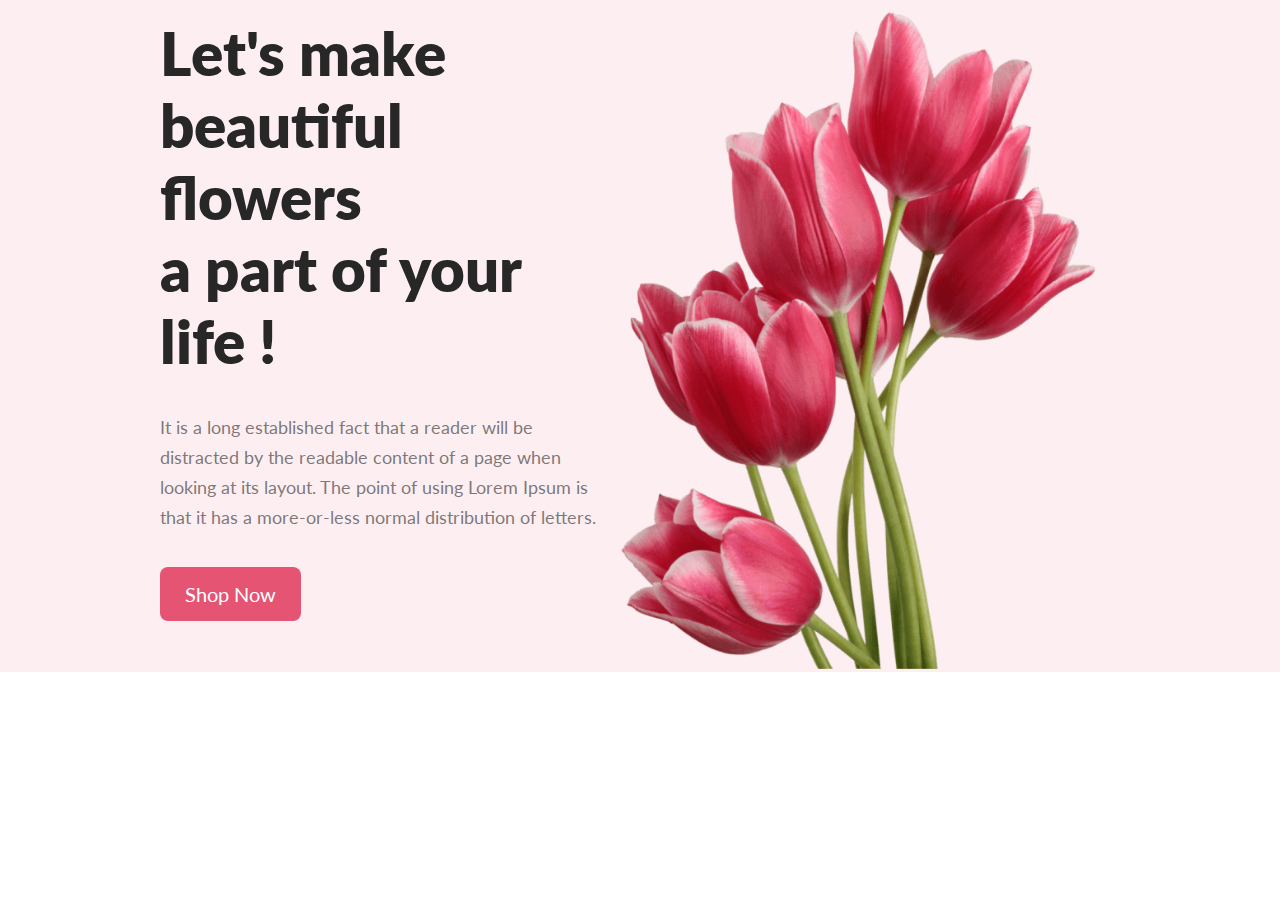
==== flower-shop.html @ 8f29ec40 "Add" ====
<!DOCTYPE html>
<html lang="en">

<head>
    <meta charset="UTF-8" />
    <meta name="viewport" content="width=device-width, initial-scale=1.0" />
    <title>Flower-Shop</title>
    <link rel="stylesheet" href="./flower-shop.css" />
</head>

<body>
    <header>
        <div class="container banner">
            <div class="banner-txt">
                <h1>
                    Let's make beautiful flowers <br /> a part of your life !
                </h1>
                <p>
                    It is a long established fact that a reader will be distracted by the readable content of a page when looking at its layout. The point of using Lorem Ipsum is that it has a more-or-less normal distribution of letters.
                </p>
                <button>
            <a href="https://unsplash.com/s/photos/flower-garden">Shop Now</a>
          </button>
            </div>

            <div class="banner-img">
                <img src="./images/pngwing 10.png" alt="" />
            </div>
        </div>
    </header>
</body>

</html>
---- flower-shop.css ----
/* ***------Google font "lato"--------*** */

@import url("https://fonts.googleapis.com/css2?family=Lato:ital,wght@0,100;0,300;0,400;0,700;0,900;1,100;1,300;1,400;1,700;1,900&display=swap");

/* ***-------------Css Shared style----------------*** */

* {
    margin: 0;
    padding: 0;
    font-family: Lato, sans-serif;
}

p {
    color: rgba(39, 39, 39, 0.6);
    font-family: Lato;
    font-size: 18px;
    font-style: normal;
    font-weight: 400;
    line-height: 30px;
}

button {
    border-radius: 8px;
    background: #e55473;
    color: white;
    font-size: 20px;
    padding: 15px 25px;
    border: none;
    text-decoration: none;
    cursor: pointer;
    transition: all 5ps;
}

button:hover {
    background-color: blue;
}

button a {
    text-decoration: none;
    color: white;
}

header {
    background: rgba(229, 84, 115, 0.1);
}

.container {
    width: 75%;
    max-width: 1440px;
    margin: 0 auto;
}

.banner {
    display: flex;
    justify-content: space-between;
    align-items: center;
}

.banner .banner-txt h1 {
    color: #272727;
    font-family: Lato;
    font-size: 60px;
    font-style: normal;
    font-weight: 800;
    line-height: normal;
}

.banner .banner-txt * {
    margin-bottom: 35px;
    max-width: 530px;
}

.banner .banner-img img {
    width: 100%;
    padding-top: 10px;
}
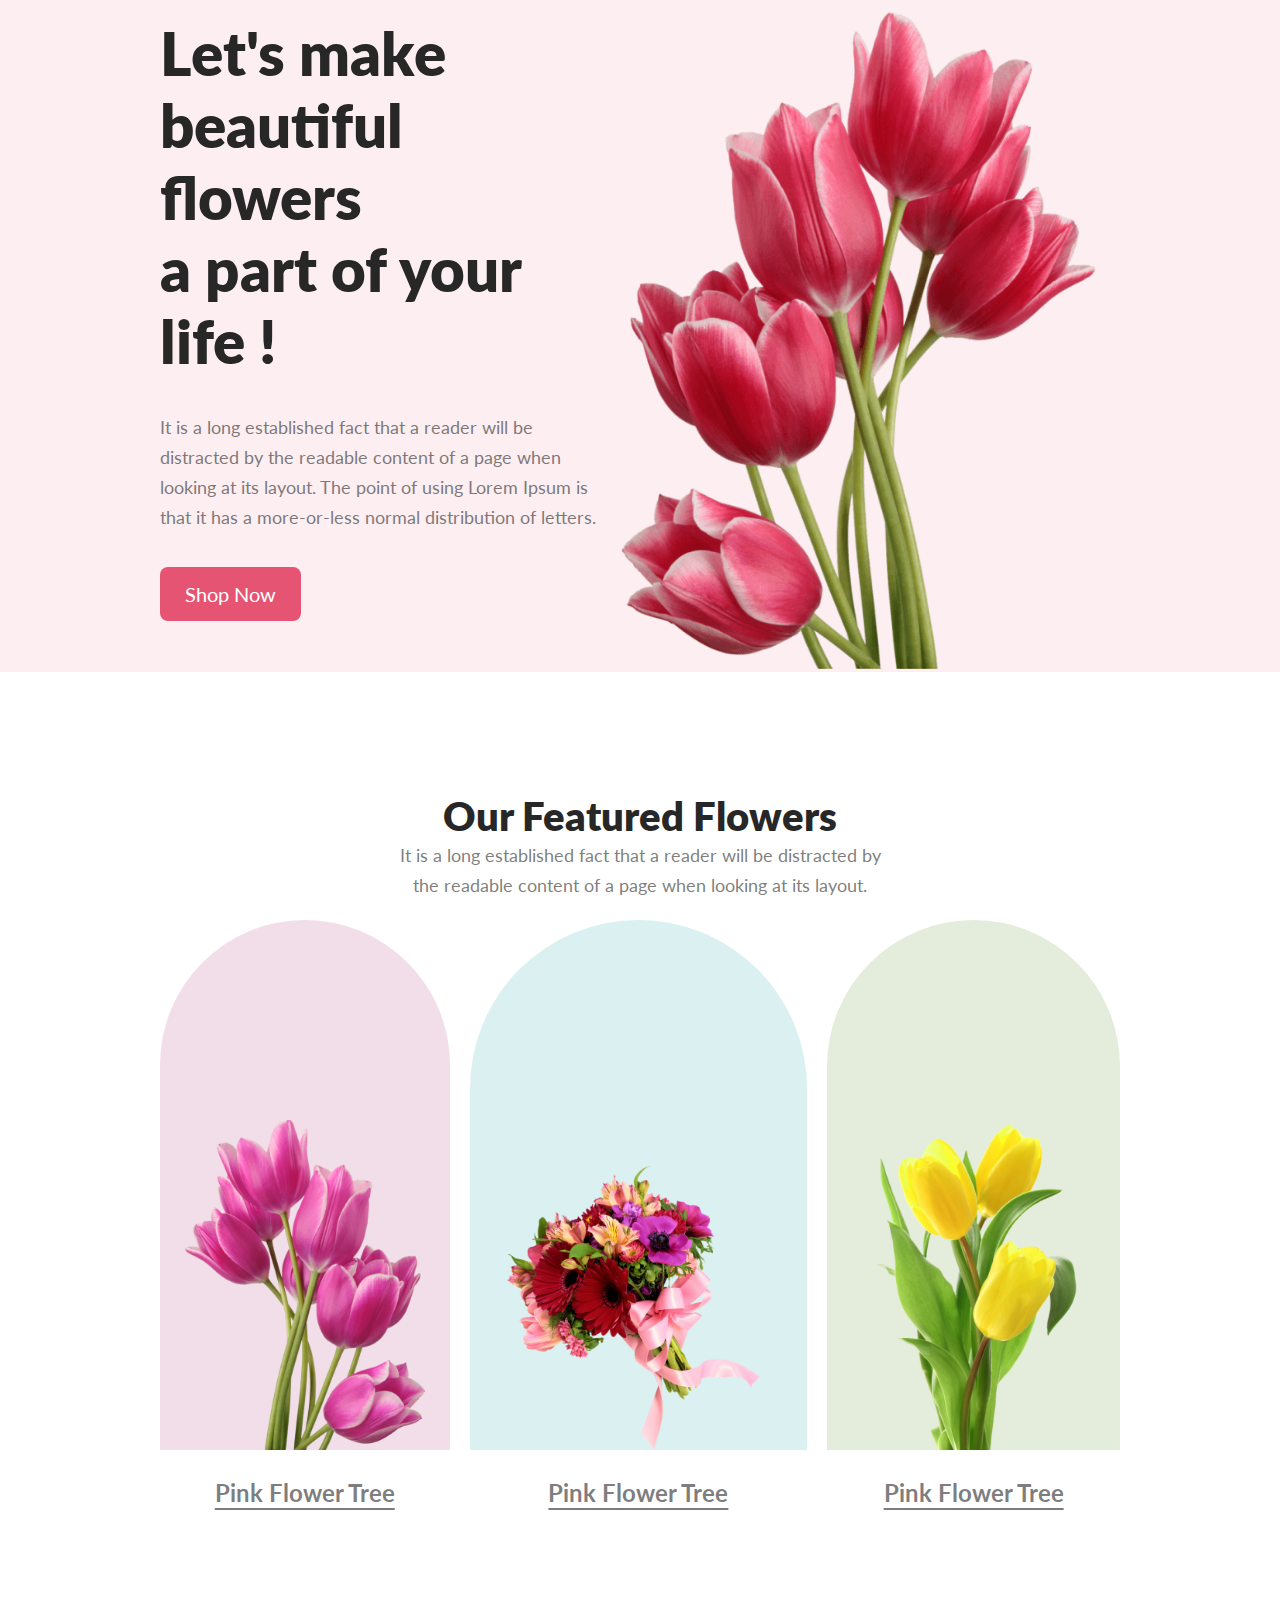
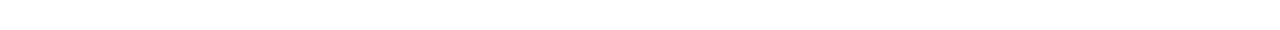
==== commit b2d4067c: "Featured Flowers section" ====
--- a/flower-shop.html
+++ b/flower-shop.html
@@ -1,33 +1,73 @@
 <!DOCTYPE html>
 <html lang="en">
-
-<head>
+  <head>
     <meta charset="UTF-8" />
     <meta name="viewport" content="width=device-width, initial-scale=1.0" />
     <title>Flower-Shop</title>
     <link rel="stylesheet" href="./flower-shop.css" />
-</head>
+  </head>
 
-<body>
+  <body>
+    <!-- ***------------------Banner section----------------------*** -->
+
     <header>
-        <div class="container banner">
-            <div class="banner-txt">
-                <h1>
-                    Let's make beautiful flowers <br /> a part of your life !
-                </h1>
-                <p>
-                    It is a long established fact that a reader will be distracted by the readable content of a page when looking at its layout. The point of using Lorem Ipsum is that it has a more-or-less normal distribution of letters.
-                </p>
-                <button>
+      <div class="container banner">
+        <div class="banner-txt">
+          <h1>
+            Let's make beautiful flowers <br />
+            a part of your life !
+          </h1>
+          <p>
+            It is a long established fact that a reader will be distracted by
+            the readable content of a page when looking at its layout. The point
+            of using Lorem Ipsum is that it has a more-or-less normal
+            distribution of letters.
+          </p>
+          <button>
             <a href="https://unsplash.com/s/photos/flower-garden">Shop Now</a>
           </button>
+        </div>
+
+        <div class="banner-img">
+          <img src="./images/pngwing 10.png" alt="" />
+        </div>
+      </div>
+    </header>
+
+    <!-- ***------------------Our featured Flowers section----------------------*** -->
+    <section id="featured">
+      <div class="container">
+        <div class="section-heading">
+          <h2>Our Featured Flowers</h2>
+          <p>
+            It is a long established fact that a reader will be distracted by
+            the readable content of a page when looking at its layout.
+          </p>
+        </div>
+
+        <div class="section-content">
+          <div class="flower">
+            <div class="flower-img pink">
+              <img src="./images/pngwing 6.png" alt="" />
             </div>
+            <p>Pink Flower Tree</p>
+          </div>
 
-            <div class="banner-img">
-                <img src="./images/pngwing 10.png" alt="" />
+          <div class="flower">
+            <div class="flower-img blue">
+              <img src="./images/pngwing 5.png" alt="" />
             </div>
+            <p>Pink Flower Tree</p>
+          </div>
+
+          <div class="flower">
+            <div class="flower-img green">
+              <img src="./images/pngwing 7.png" alt="" />
+            </div>
+            <p>Pink Flower Tree</p>
+          </div>
         </div>
-    </header>
-</body>
-
-</html>+      </div>
+    </section>
+  </body>
+</html>
--- a/flower-shop.css
+++ b/flower-shop.css
@@ -73,4 +73,80 @@
 .banner .banner-img img {
     width: 100%;
     padding-top: 10px;
+}
+
+
+/* ***---------------------Our Featured Flowers-----------------------*** */
+
+#featured {
+    margin: 120px 0;
+}
+
+.section-heading {
+    max-width: 500px;
+    margin: 20px auto;
+    text-align: center;
+    margin-bottom: 20px;
+}
+
+.section-heading h2 {
+    color: #272727;
+    text-align: center;
+    font-family: Lato;
+    font-size: 40px;
+    font-style: normal;
+    font-weight: 800;
+    line-height: normal;
+}
+
+.section-content {
+    display: flex;
+    justify-content: space-between;
+    gap: 20px;
+    align-items: end;
+}
+
+.section-content .flower .flower-img {
+    background-color: #efabba;
+    border-radius: 300px 300px 0px 0px;
+    padding: 30px 25px 0;
+    height: 500px;
+    display: flex;
+    align-items: end;
+}
+
+.section-content .flower .flower-img img {
+    width: 100%;
+}
+
+.section-content .flower .pink {
+    background: rgba(167, 33, 98, 0.15);
+    Selection colors Hex #A72162 15%
+}
+
+.section-content .flower .blue {
+    background: rgba(5, 151, 160, 0.15);
+}
+
+.section-content .flower .green {
+    background: rgba(71, 125, 17, 0.15);
+    Selection colors Hex #477D11 15% Export PNG Export Rectangle 3 Preview
+}
+
+.section-content .flower p {
+    margin-top: 25px;
+    .color: #272727;
+    text-align: center;
+    font-family: Lato;
+    font-size: 24px;
+    font-style: normal;
+    font-weight: 700;
+    line-height: 35px;
+    /* 145.833% */
+    text-decoration-line: underline;
+    text-decoration-style: solid;
+    text-decoration-skip-ink: none;
+    text-decoration-thickness: auto;
+    text-underline-offset: auto;
+    text-underline-position: from-font;
 }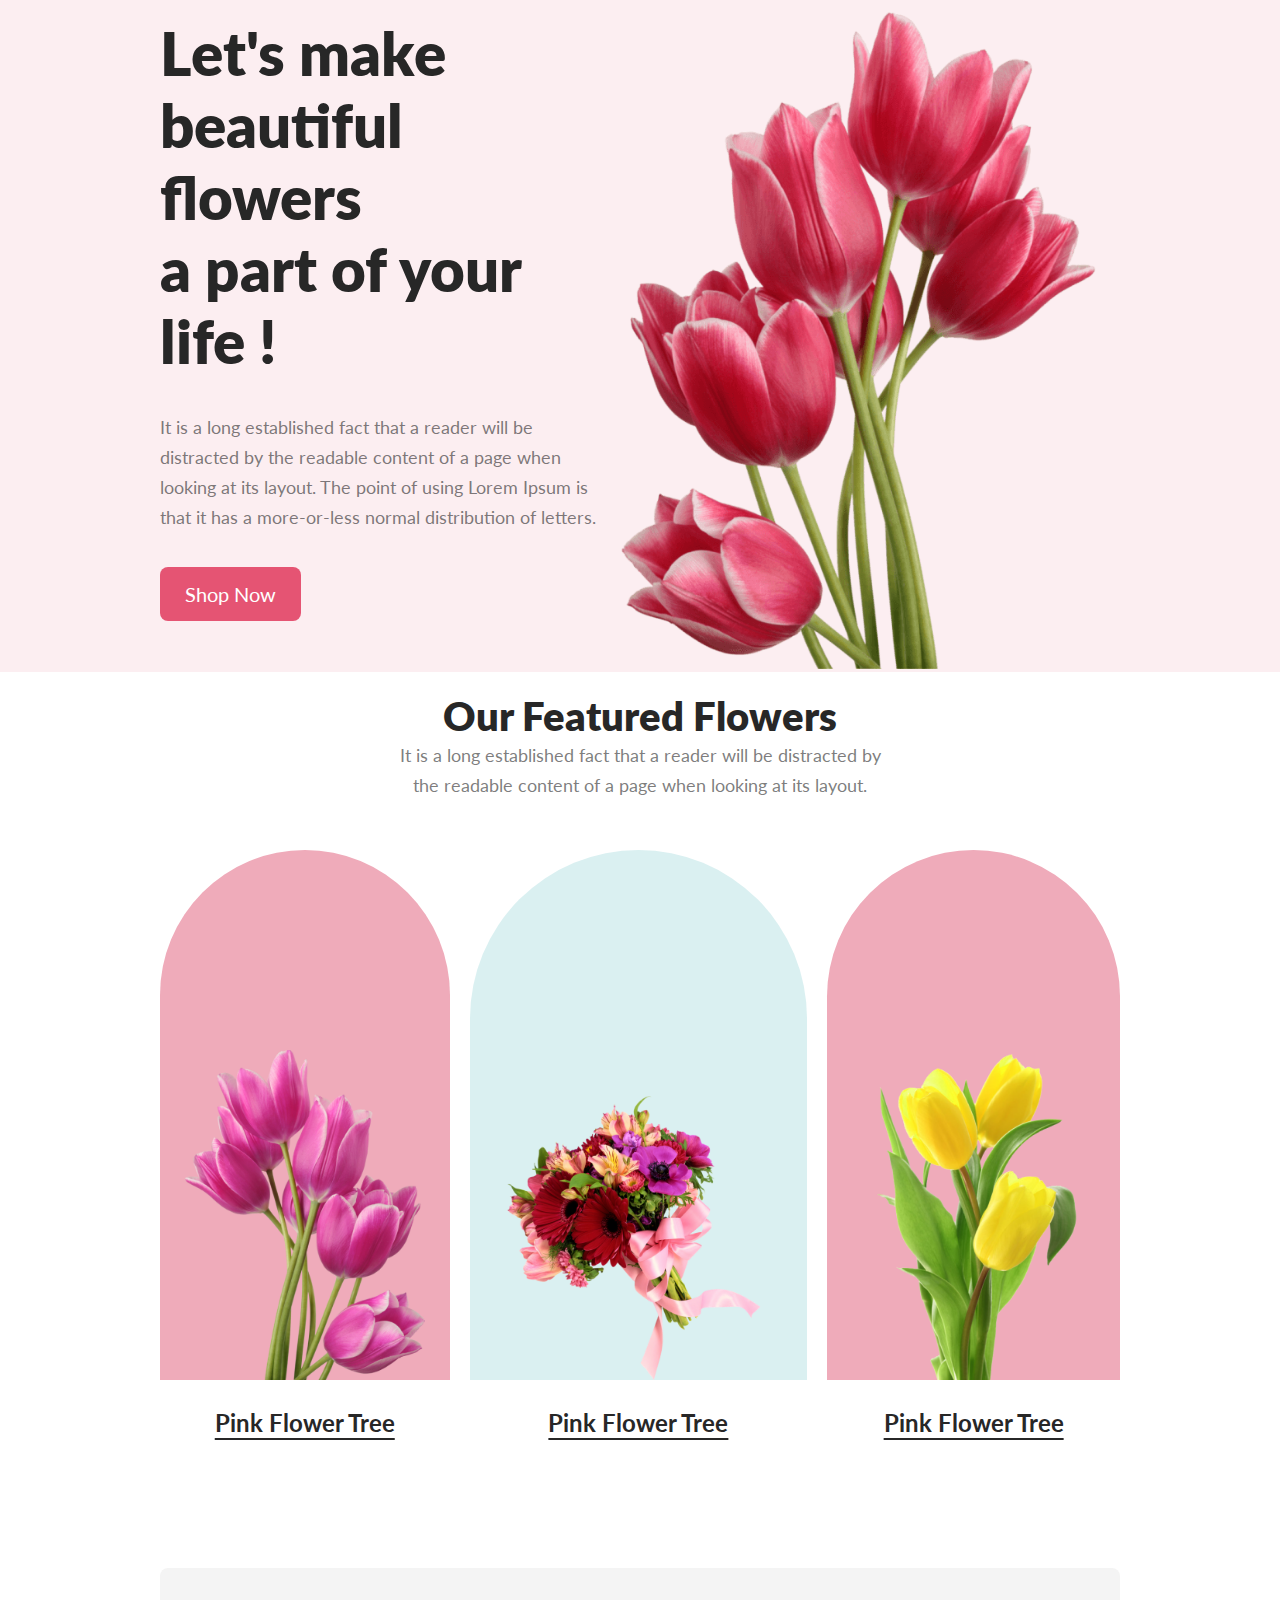
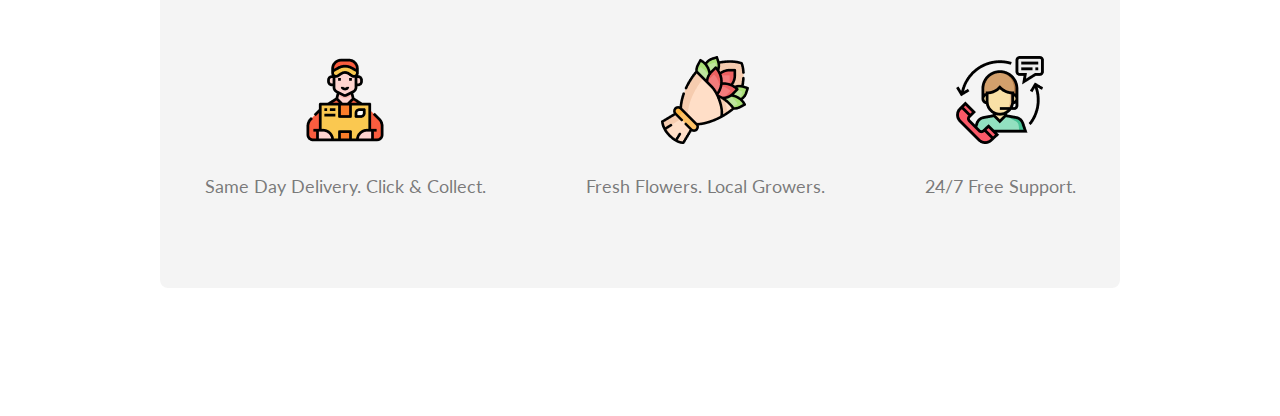
==== commit cde1fb2c: "Services section added" ====
--- a/flower-shop.html
+++ b/flower-shop.html
@@ -35,7 +35,7 @@
     </header>
 
     <!-- ***------------------Our featured Flowers section----------------------*** -->
-    <section id="featured">
+    <section id="featured container">
       <div class="container">
         <div class="section-heading">
           <h2>Our Featured Flowers</h2>
@@ -69,5 +69,25 @@
         </div>
       </div>
     </section>
+
+    <!-- ***------------------Services section----------------------*** -->
+    <section class="main-section">
+      <div class="services container">
+        <div class="image">
+          <div><img src="./images/Delivery.png" alt="" /></div>
+          <p>Same Day Delivery. Click & Collect.</p>
+        </div>
+
+        <div class="image">
+          <div><img src="./images/Flower.png" alt="" /></div>
+          <p>Fresh Flowers. Local Growers.</p>
+        </div>
+
+        <div class="image">
+          <div><img src="./images/customer-care.png" alt="" /></div>
+          <p>24/7 Free Support.</p>
+        </div>
+      </div>
+    </section>
   </body>
 </html>
--- a/flower-shop.css
+++ b/flower-shop.css
@@ -5,148 +5,180 @@
 /* ***-------------Css Shared style----------------*** */
 
 * {
-    margin: 0;
-    padding: 0;
-    font-family: Lato, sans-serif;
+  margin: 0;
+  padding: 0;
+  font-family: Lato, sans-serif;
+}
+
+.container {
+  max-width: 1440px;
+  margin: 0 auto;
 }
 
 p {
-    color: rgba(39, 39, 39, 0.6);
-    font-family: Lato;
-    font-size: 18px;
-    font-style: normal;
-    font-weight: 400;
-    line-height: 30px;
+  color: rgba(39, 39, 39, 0.6);
+  font-family: Lato;
+  font-size: 18px;
+  font-style: normal;
+  font-weight: 400;
+  line-height: 30px;
 }
 
 button {
-    border-radius: 8px;
-    background: #e55473;
-    color: white;
-    font-size: 20px;
-    padding: 15px 25px;
-    border: none;
-    text-decoration: none;
-    cursor: pointer;
-    transition: all 5ps;
+  border-radius: 8px;
+  background: #e55473;
+  color: white;
+  font-size: 20px;
+  padding: 15px 25px;
+  border: none;
+  text-decoration: none;
+  cursor: pointer;
+  transition: all 5ps;
 }
 
 button:hover {
-    background-color: blue;
+  background-color: blue;
 }
 
 button a {
-    text-decoration: none;
-    color: white;
+  text-decoration: none;
+  color: white;
 }
 
 header {
-    background: rgba(229, 84, 115, 0.1);
+  background: rgba(229, 84, 115, 0.1);
 }
 
 .container {
-    width: 75%;
-    max-width: 1440px;
-    margin: 0 auto;
+  width: 75%;
+  max-width: 1440px;
+  margin: 0 auto;
 }
 
 .banner {
-    display: flex;
-    justify-content: space-between;
-    align-items: center;
+  display: flex;
+  justify-content: space-between;
+  align-items: center;
 }
 
 .banner .banner-txt h1 {
-    color: #272727;
-    font-family: Lato;
-    font-size: 60px;
-    font-style: normal;
-    font-weight: 800;
-    line-height: normal;
+  color: #272727;
+  font-family: Lato;
+  font-size: 60px;
+  font-style: normal;
+  font-weight: 800;
+  line-height: normal;
 }
 
 .banner .banner-txt * {
-    margin-bottom: 35px;
-    max-width: 530px;
+  margin-bottom: 35px;
+  max-width: 530px;
 }
 
 .banner .banner-img img {
-    width: 100%;
-    padding-top: 10px;
+  width: 100%;
+  padding-top: 10px;
 }
-
 
 /* ***---------------------Our Featured Flowers-----------------------*** */
 
 #featured {
-    margin: 120px 0;
+  margin: 120px 0;
 }
 
 .section-heading {
-    max-width: 500px;
-    margin: 20px auto;
-    text-align: center;
-    margin-bottom: 20px;
+  max-width: 500px;
+  margin: 20px auto;
+  text-align: center;
+  margin-bottom: 20px;
 }
 
 .section-heading h2 {
-    color: #272727;
-    text-align: center;
-    font-family: Lato;
-    font-size: 40px;
-    font-style: normal;
-    font-weight: 800;
-    line-height: normal;
+  color: #272727;
+  text-align: center;
+  font-family: Lato;
+  font-size: 40px;
+  font-style: normal;
+  font-weight: 800;
+  line-height: normal;
 }
 
 .section-content {
-    display: flex;
-    justify-content: space-between;
-    gap: 20px;
-    align-items: end;
+  display: flex;
+  justify-content: space-between;
+  gap: 20px;
+  align-items: end;
 }
 
 .section-content .flower .flower-img {
-    background-color: #efabba;
-    border-radius: 300px 300px 0px 0px;
-    padding: 30px 25px 0;
-    height: 500px;
-    display: flex;
-    align-items: end;
+  background-color: #efabba;
+  border-radius: 300px 300px 0px 0px;
+  padding: 30px 25px 0;
+  height: 500px;
+  display: flex;
+  align-items: end;
+  margin-top: 30px;
 }
 
 .section-content .flower .flower-img img {
-    width: 100%;
+  width: 100%;
 }
 
 .section-content .flower .pink {
-    background: rgba(167, 33, 98, 0.15);
-    Selection colors Hex #A72162 15%
+  background: rgba(167, 33, 98, 0.15) Selection colors Hex #a72162 15%;
 }
 
 .section-content .flower .blue {
-    background: rgba(5, 151, 160, 0.15);
+  background: rgba(5, 151, 160, 0.15);
 }
 
 .section-content .flower .green {
-    background: rgba(71, 125, 17, 0.15);
-    Selection colors Hex #477D11 15% Export PNG Export Rectangle 3 Preview
+  background: rgba(71, 125, 17, 0.15) Selection colors Hex #477d11 15% Export
+    PNG Export Rectangle 3 Preview;
 }
 
 .section-content .flower p {
-    margin-top: 25px;
-    .color: #272727;
-    text-align: center;
-    font-family: Lato;
-    font-size: 24px;
-    font-style: normal;
-    font-weight: 700;
-    line-height: 35px;
-    /* 145.833% */
-    text-decoration-line: underline;
-    text-decoration-style: solid;
-    text-decoration-skip-ink: none;
-    text-decoration-thickness: auto;
-    text-underline-offset: auto;
-    text-underline-position: from-font;
-}+  margin-top: 25px;
+  color: #272727;
+  text-align: center;
+  font-family: Lato;
+  font-size: 24px;
+  font-style: normal;
+  font-weight: 700;
+  line-height: 35px;
+  /* 145.833% */
+  text-decoration-line: underline;
+  text-decoration-style: solid;
+  text-decoration-skip-ink: none;
+  text-decoration-thickness: auto;
+  text-underline-offset: auto;
+  text-underline-position: from-font;
+}
+
+/* ***-------------------services section------------------*** */
+
+.services {
+  display: flex;
+  align-items: center;
+  border-radius: 8px;
+  justify-content: center;
+  max-width: 1440px;
+  margin: 0 auto;
+  height: 320px;
+  flex-shrink: 0;
+  gap: 100px;
+  background: rgba(39, 39, 39, 0.05);
+}
+
+.main-section {
+  padding-top: 128px;
+  padding-bottom: 128px;
+}
+
+.image {
+  display: flex;
+  align-items: center;
+  justify-content: center;
+  flex-direction: column;
+  gap: 24px;
+}
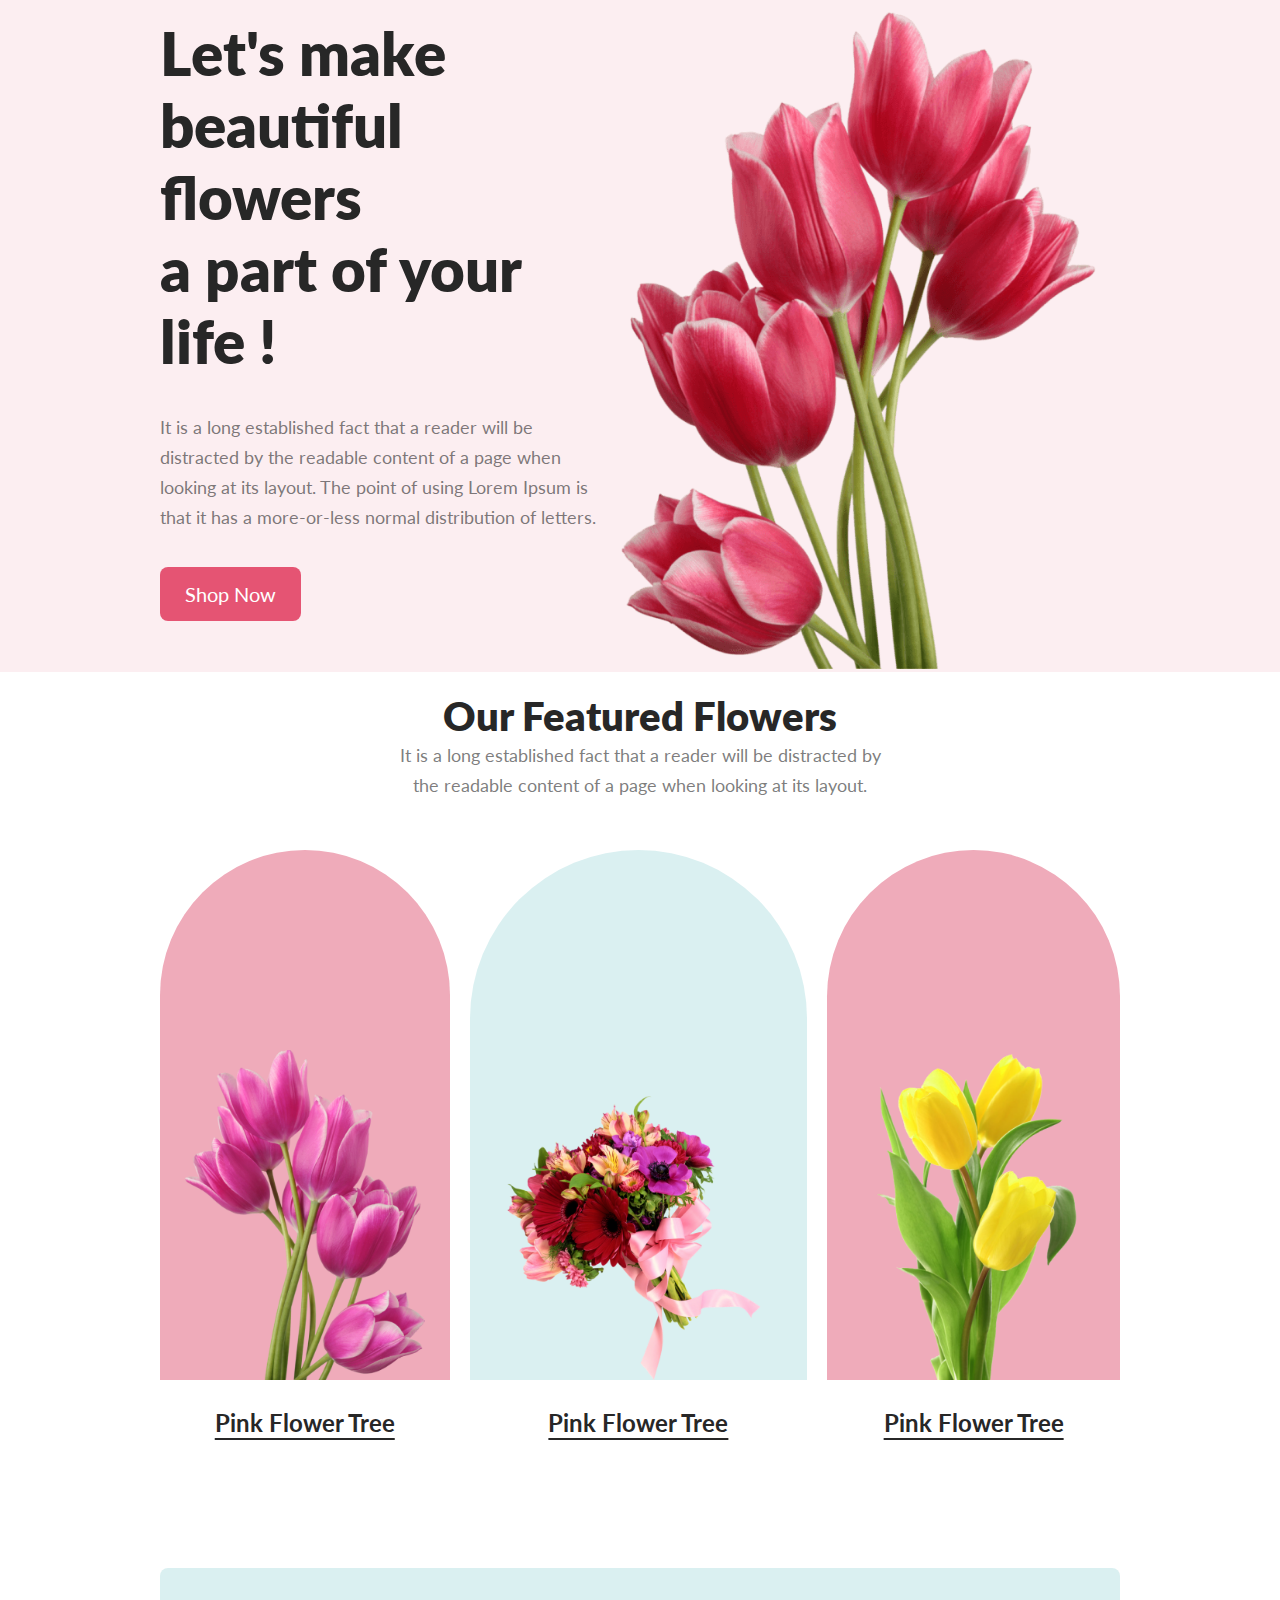
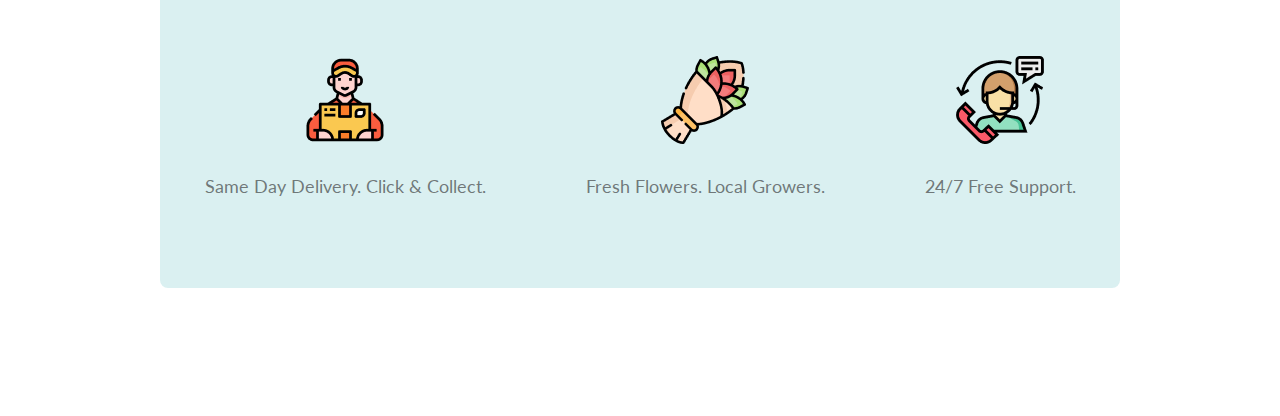
==== commit a52b5969: "added" ====
--- a/flower-shop.html
+++ b/flower-shop.html
@@ -4,6 +4,7 @@
     <meta charset="UTF-8" />
     <meta name="viewport" content="width=device-width, initial-scale=1.0" />
     <title>Flower-Shop</title>
+    <link rel="icon" href="./images/cannabis-0.png" type="image/x-icon" />
     <link rel="stylesheet" href="./flower-shop.css" />
   </head>
 
--- a/flower-shop.css
+++ b/flower-shop.css
@@ -138,6 +138,7 @@
 }
 
 .section-content .flower p {
+  cursor: pointer;
   margin-top: 25px;
   color: #272727;
   text-align: center;
@@ -167,7 +168,7 @@
   height: 320px;
   flex-shrink: 0;
   gap: 100px;
-  background: rgba(39, 39, 39, 0.05);
+  background: rgba(5, 151, 160, 0.15);
 }
 
 .main-section {
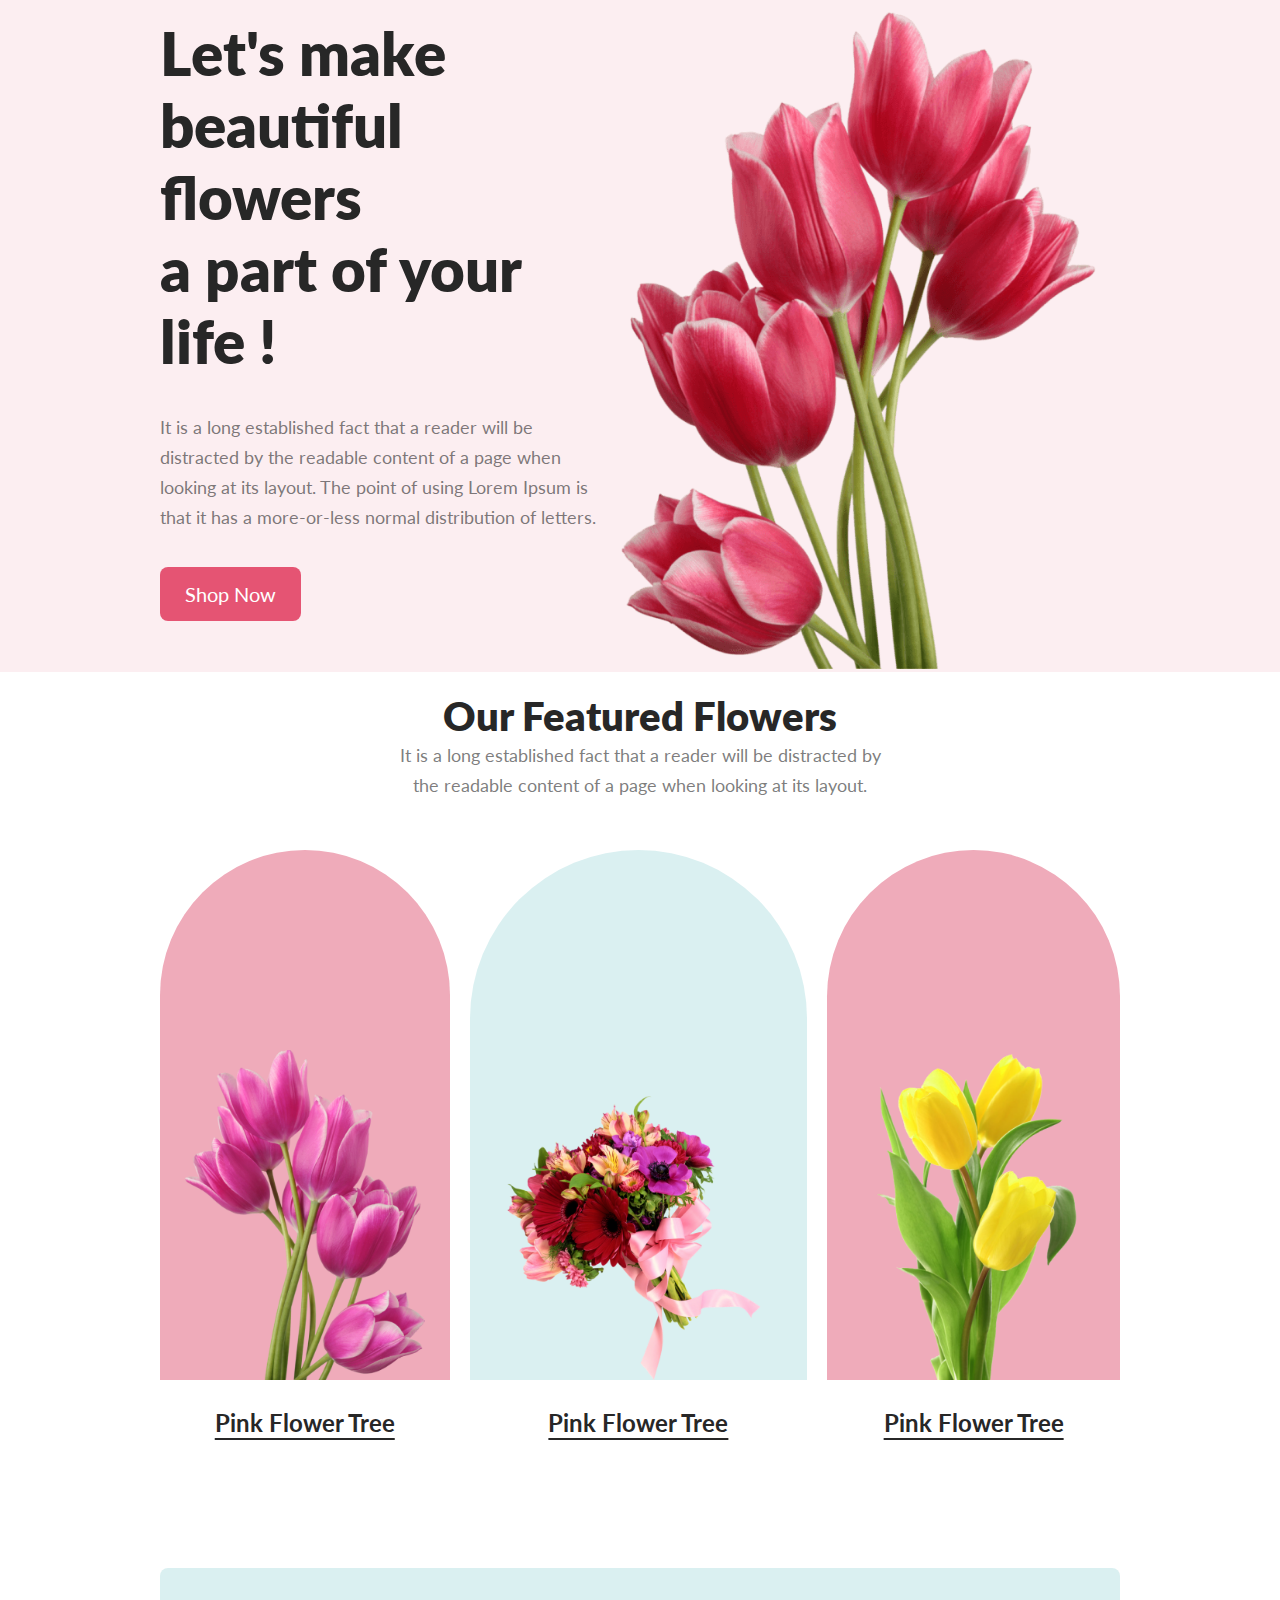
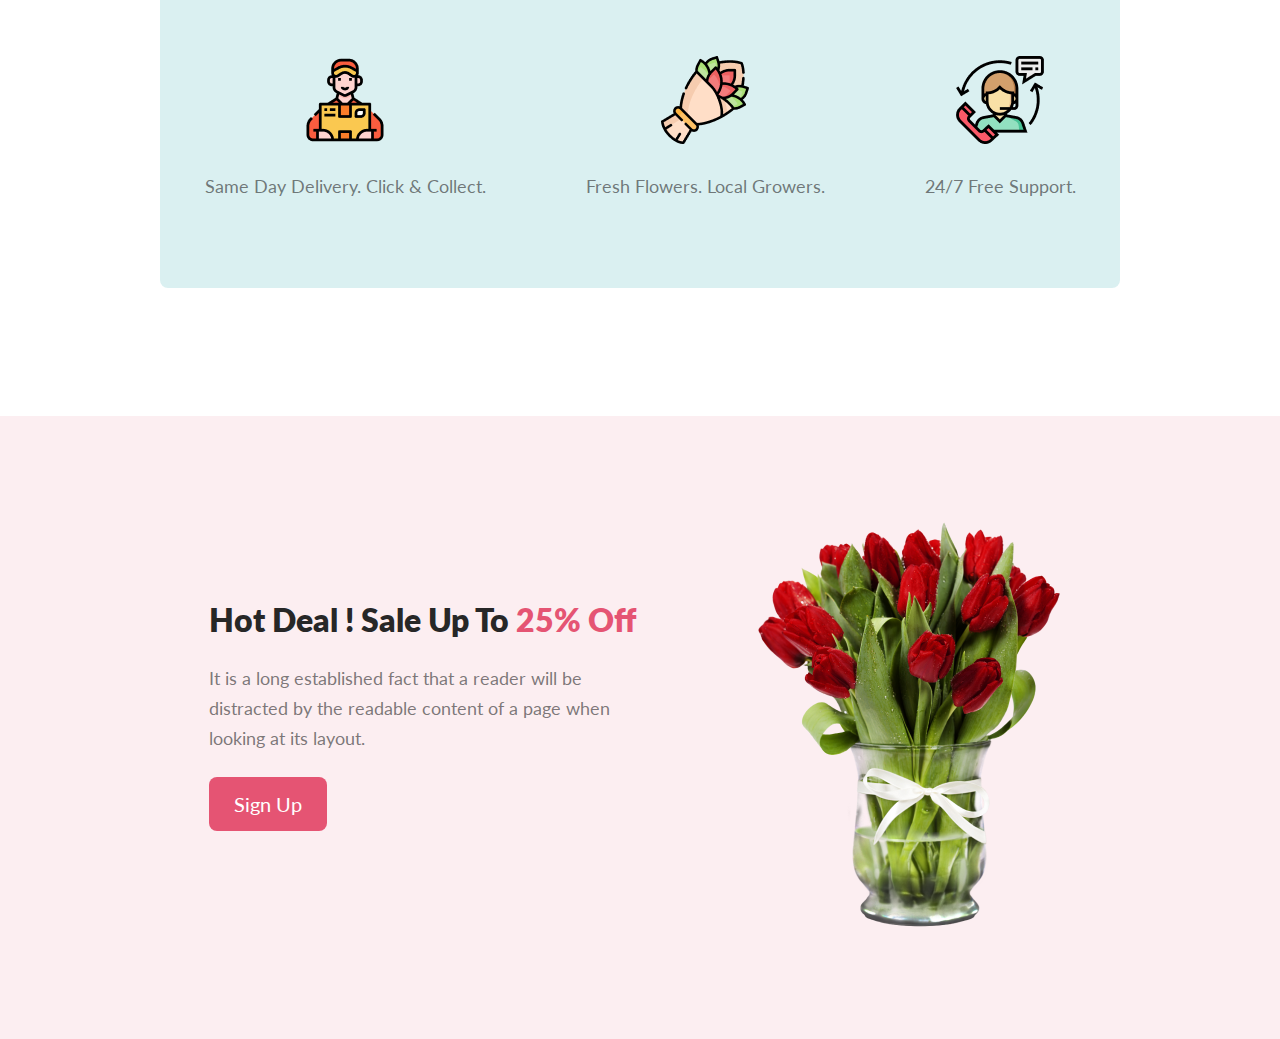
==== commit 81e668e5: "Hot deal/ Offer's Updated" ====
--- a/flower-shop.html
+++ b/flower-shop.html
@@ -25,6 +25,7 @@
             distribution of letters.
           </p>
           <button>
+            <!-- ***-------Button--------*** -->
             <a href="https://unsplash.com/s/photos/flower-garden">Shop Now</a>
           </button>
         </div>
@@ -51,6 +52,7 @@
             <div class="flower-img pink">
               <img src="./images/pngwing 6.png" alt="" />
             </div>
+
             <p>Pink Flower Tree</p>
           </div>
 
@@ -90,5 +92,23 @@
         </div>
       </div>
     </section>
+
+    <!-- ***------------------Hot Deal/ Offers----------------------*** -->
+
+    <section id="hot-deal">
+      <div class="container hot-deal-main">
+        <div class="text-section">
+          <h1>Hot Deal ! Sale Up To <span class="off">25% Off</span></h1>
+          <p>
+            It is a long established fact that a reader will be distracted by
+            the readable content of a page when looking at its layout.
+          </p>
+          <button>Sign Up</button>
+        </div>
+        <div class="image-section">
+          <img src="./images/pngwing 8.png" alt="" />
+        </div>
+      </div>
+    </section>
   </body>
 </html>
--- a/flower-shop.css
+++ b/flower-shop.css
@@ -183,3 +183,42 @@
   flex-direction: column;
   gap: 24px;
 }
+
+/* ***---------------------Hot Deal/ Offers section------------------------*** */
+
+#hot-deal {
+  background: rgba(229, 84, 115, 0.1);
+}
+
+.hot-deal-main {
+  display: flex;
+  justify-content: space-around;
+  align-items: center;
+  padding: 100px 0;
+}
+
+#hot-deal .hot-deal-main .text-section {
+  width: 75%;
+  max-width: 445px;
+}
+
+#hot-deal .text-section h1 {
+  color: #272727;
+  font-family: Lato;
+  font-size: 32px;
+  font-style: normal;
+  font-weight: 800;
+  line-height: normal;
+}
+
+#hot-deal .text-section h1 .off {
+  color: #e55473;
+}
+
+#hot-deal .text-section * {
+  margin-bottom: 24px;
+}
+
+#hot-deal .image-section {
+  max-width: 318px;
+}
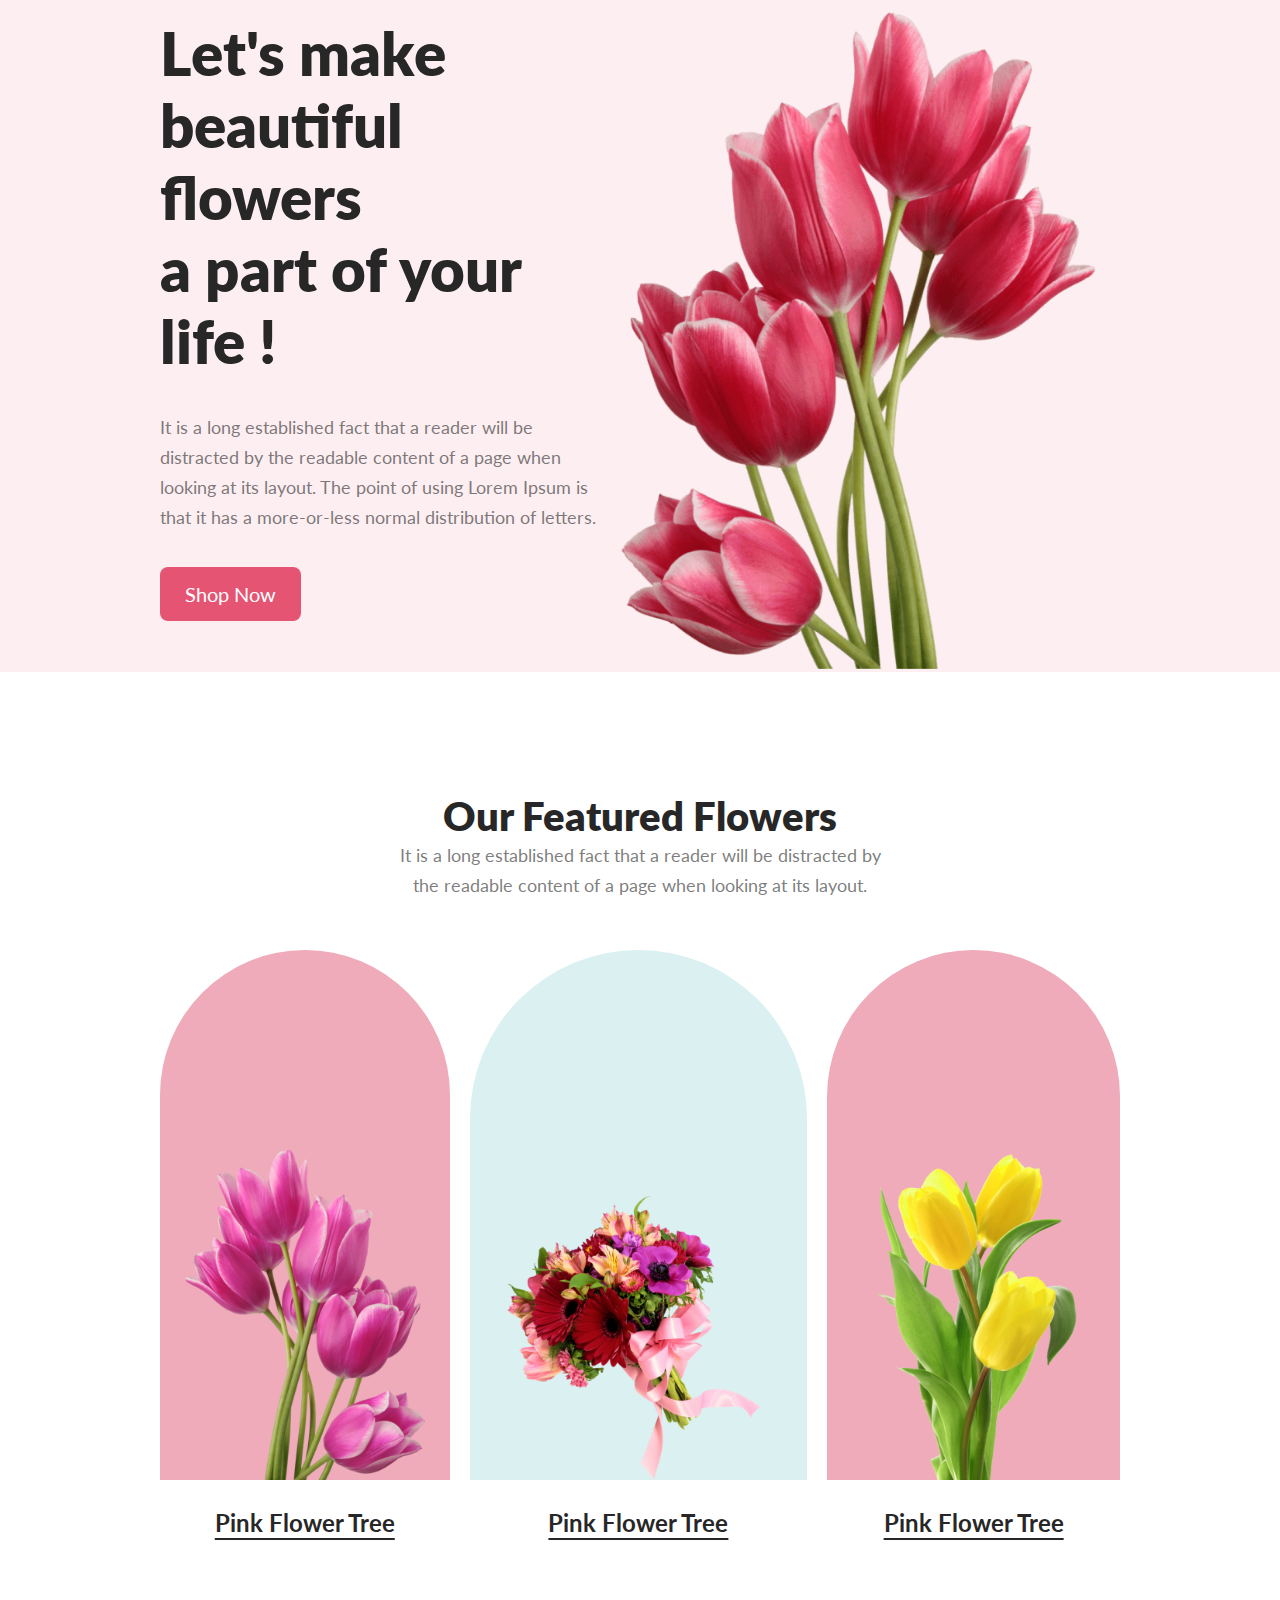
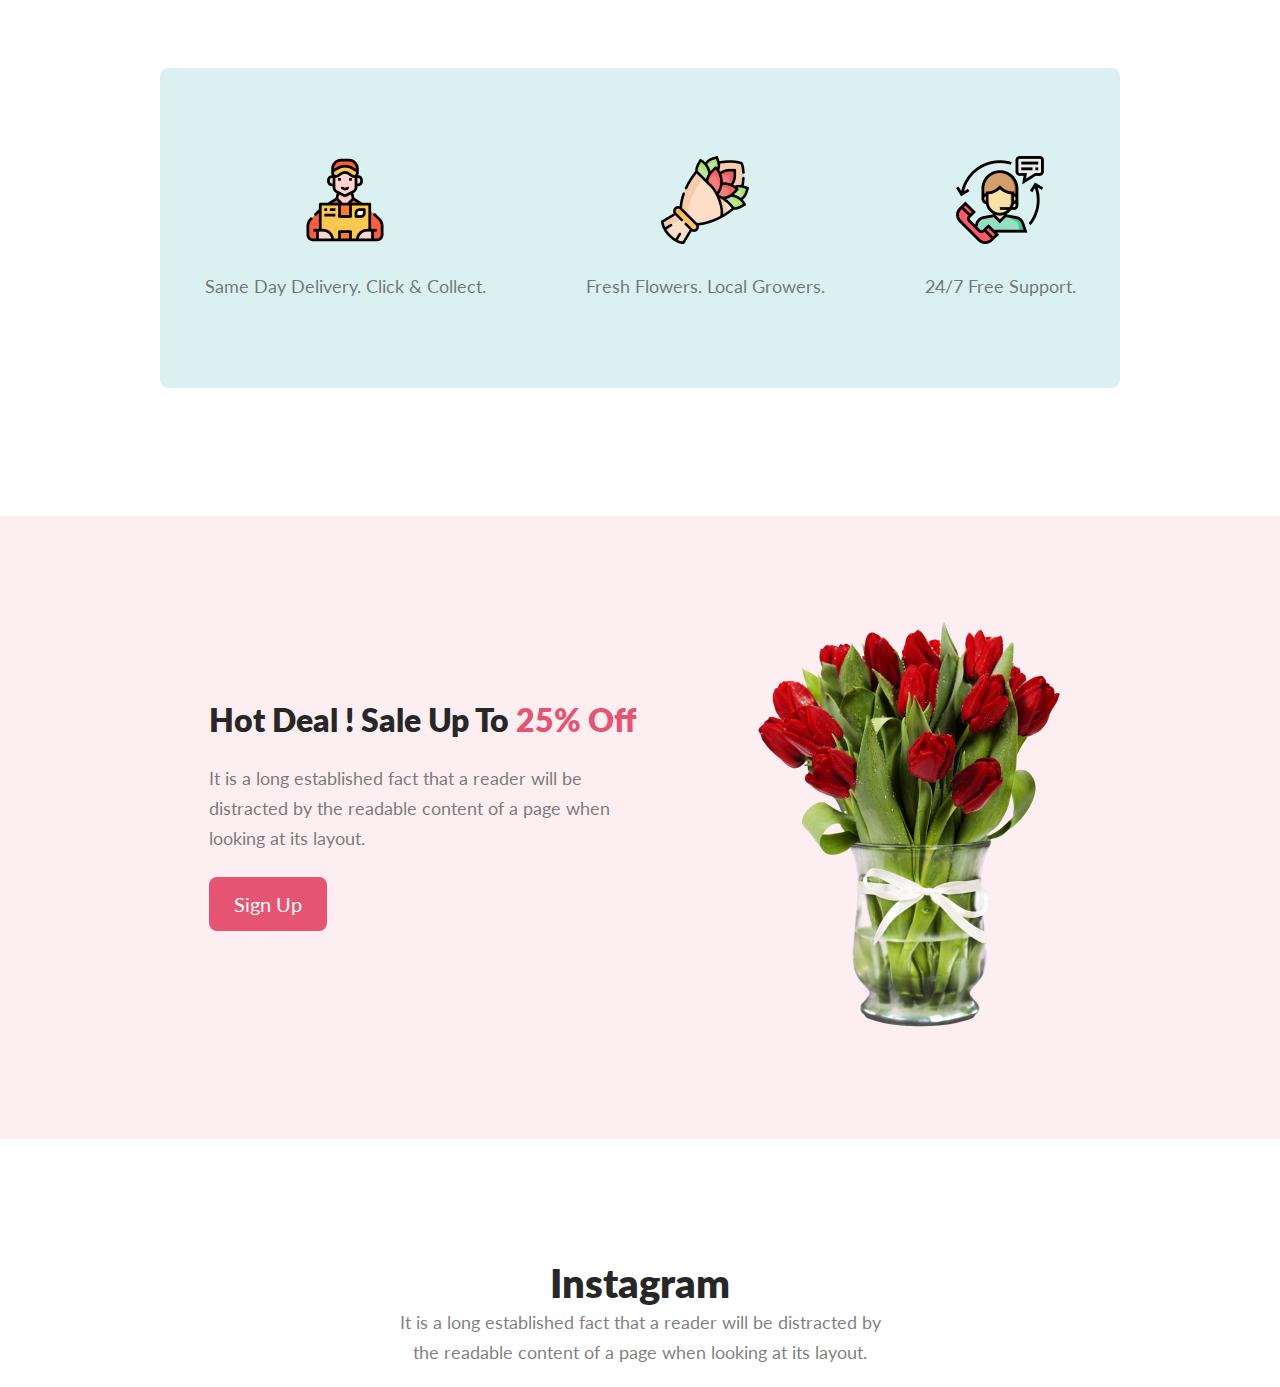
==== commit 18052a46: "Instagram section" ====
--- a/flower-shop.html
+++ b/flower-shop.html
@@ -3,7 +3,7 @@
   <head>
     <meta charset="UTF-8" />
     <meta name="viewport" content="width=device-width, initial-scale=1.0" />
-    <title>Flower-Shop</title>
+    <title>Flower Shop</title>
     <link rel="icon" href="./images/cannabis-0.png" type="image/x-icon" />
     <link rel="stylesheet" href="./flower-shop.css" />
   </head>
@@ -110,5 +110,15 @@
         </div>
       </div>
     </section>
+
+    <!-- ***-----------------instagram section---------------------*** -->
+
+    <div class="section-heading">
+      <h2>Instagram</h2>
+      <p>
+        It is a long established fact that a reader will be distracted by the
+        readable content of a page when looking at its layout.
+      </p>
+    </div>
   </body>
 </html>
--- a/flower-shop.css
+++ b/flower-shop.css
@@ -91,6 +91,7 @@
   margin: 20px auto;
   text-align: center;
   margin-bottom: 20px;
+  margin-top: 120px;
 }
 
 .section-heading h2 {
